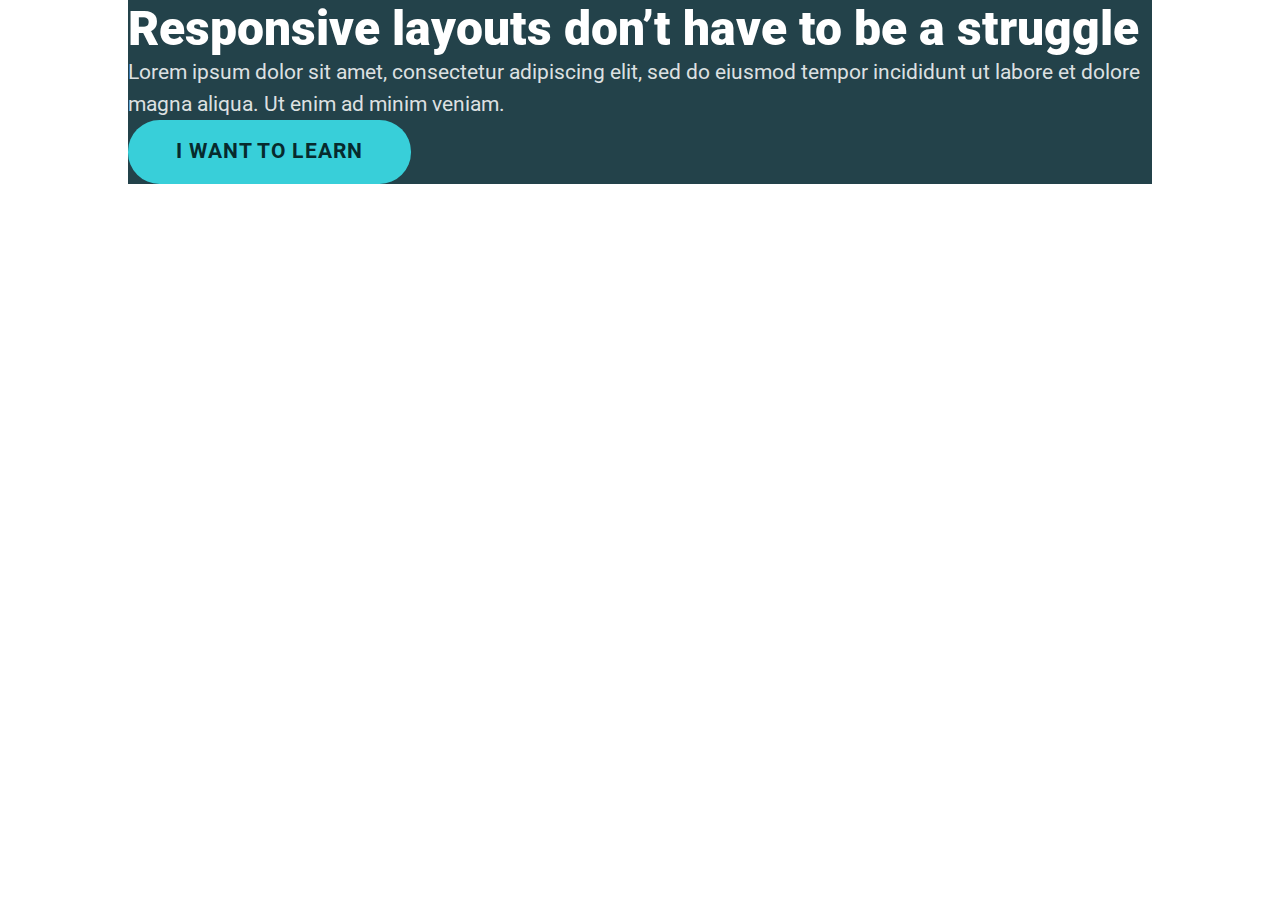
==== challenge03/index.html @ f2dd16dc "first commit" ====
<!DOCTYPE html>
<html lang="en">

<head>
  <meta charset="UTF-8">
  <meta name="viewport" content="width=device-width, initial-scale=1.0">
  <link rel="stylesheet" href="style.css">
  <title>Challenge 03</title>
</head>

<body>
  <div class="container">
    <div class="hero">
      <div class="hero__content">
        <h1>Responsive layouts don’t have to be a struggle</h1>
        <h2>Lorem ipsum dolor sit amet, consectetur adipiscing elit, sed do eiusmod tempor incididunt ut labore et
          dolore
          magna aliqua. Ut enim ad minim veniam.</h2>
        <button>I want to learn</button>
      </div>
    </div>
  </div>
</body>

</html>
---- challenge03/style.css ----
@import url("https://fonts.googleapis.com/css2?family=Roboto:wght@400;700;900&display=swap");

* {
  box-sizing: border-box;
  font-family: "Roboto", sans-serif;
  margin: 0;
  padding: 0;
}

.container {
  width: 80%;
  max-width: 1440px;
  margin: 0 auto;
}

.hero {
  background-color: #23424a;
  /* padding: 148px 608px 147px 122px; */
}

.hero__content {
  margin: auto 0;
}

.hero__content h1 {
  color: #fff;
  font-family: Roboto;
  font-size: 48.053px;
  font-style: normal;
  font-weight: 900;
  line-height: normal;
}

.hero__content h2 {
  color: rgba(255, 255, 255, 0.85);
  font-family: Roboto;
  font-size: 21px;
  font-style: normal;
  font-weight: 400;
  line-height: 150.188%;
}

.hero__content button {
  border-radius: 31.5px;
  border: none;
  background: #38cfd9;
  padding: 1rem 3rem;

  color: #072a2d;
  font-size: 21px;
  font-style: normal;
  font-weight: 700;
  line-height: 150.188%; /* 31.539px */
  letter-spacing: 1.05px;
  text-transform: uppercase;
}
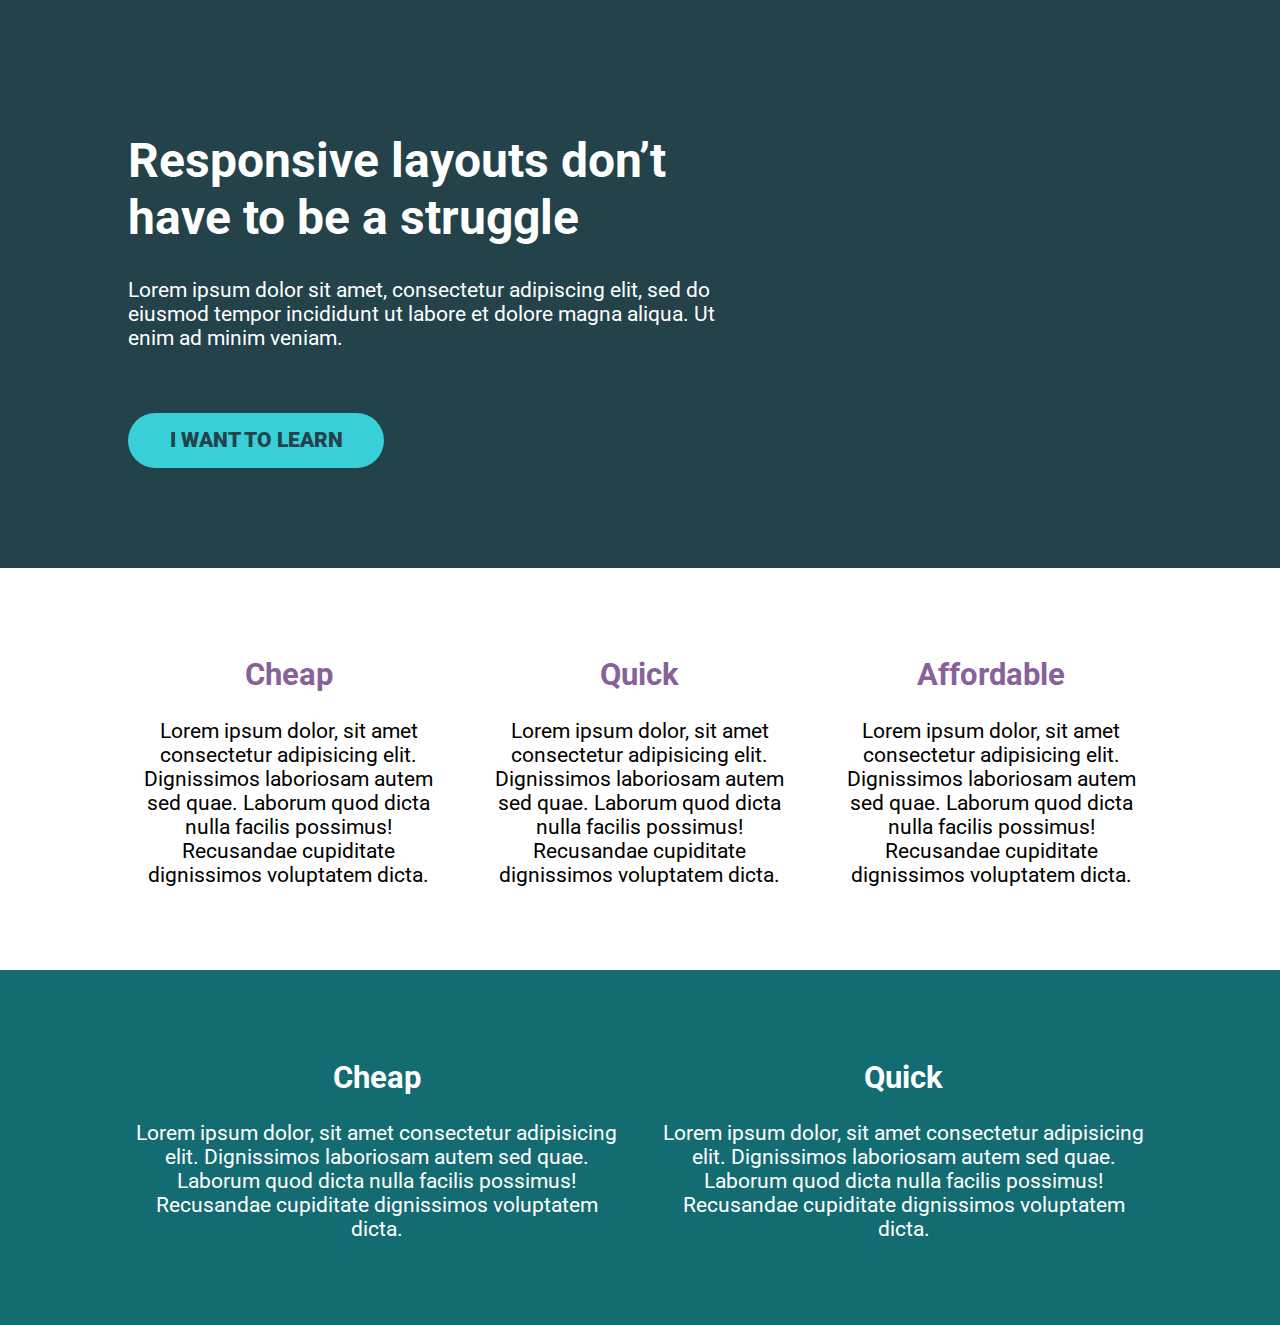
==== commit f4735d48: "refactor" ====
--- a/challenge03/index.html
+++ b/challenge03/index.html
@@ -1,25 +1,65 @@
-<!DOCTYPE html>
-<html lang="en">
-
-<head>
-  <meta charset="UTF-8">
-  <meta name="viewport" content="width=device-width, initial-scale=1.0">
-  <link rel="stylesheet" href="style.css">
-  <title>Challenge 03</title>
-</head>
-
-<body>
-  <div class="container">
-    <div class="hero">
-      <div class="hero__content">
-        <h1>Responsive layouts don’t have to be a struggle</h1>
-        <h2>Lorem ipsum dolor sit amet, consectetur adipiscing elit, sed do eiusmod tempor incididunt ut labore et
-          dolore
-          magna aliqua. Ut enim ad minim veniam.</h2>
-        <button>I want to learn</button>
-      </div>
-    </div>
-  </div>
-</body>
-
+<!DOCTYPE html>
+<html lang="en">
+
+<head>
+    <meta charset="UTF-8">
+    <meta name="viewport" content="width=device-width, initial-scale=1.0">
+    <title>Flexbox Challenge #1</title>
+    <link href="https://fonts.googleapis.com/css2?family=Roboto:wght@400;900&display=swap" rel="stylesheet">
+    <link rel="stylesheet" href="style.css">
+</head>
+
+<body>
+    <div class="hero">
+        <div class="container">
+            <div class="hero__text">
+                <h1>Responsive layouts don’t have to be a struggle</h1>
+                <p>Lorem ipsum dolor sit amet, consectetur adipiscing elit, sed do eiusmod tempor incididunt ut labore
+                    et dolore magna aliqua. Ut enim ad minim veniam.</p>
+                <a href="#" class="btn">I want to learn</a>
+            </div>
+        </div>
+    </div>
+
+    <div class="container row">
+
+        <div class="col">
+            <h2>Cheap</h2>
+            <p>Lorem ipsum dolor, sit amet consectetur adipisicing elit. Dignissimos laboriosam autem sed quae.
+                Laborum quod dicta nulla facilis possimus! Recusandae cupiditate dignissimos voluptatem dicta.
+            </p>
+        </div>
+        <div class="col">
+            <h2>Quick</h2>
+            <p>Lorem ipsum dolor, sit amet consectetur adipisicing elit. Dignissimos laboriosam autem sed quae.
+                Laborum quod dicta nulla facilis possimus! Recusandae cupiditate dignissimos voluptatem dicta.
+            </p>
+        </div>
+        <div class="col">
+            <h2>Affordable</h2>
+            <p>Lorem ipsum dolor, sit amet consectetur adipisicing elit. Dignissimos laboriosam autem sed
+                quae. Laborum quod dicta nulla facilis possimus! Recusandae cupiditate dignissimos
+                voluptatem dicta.</p>
+        </div>
+
+    </div>
+
+    <div class="footer">
+        <div class="container row">
+            <div class="col">
+                <h2>Cheap</h2>
+                <p>Lorem ipsum dolor, sit amet consectetur adipisicing elit. Dignissimos laboriosam autem sed quae.
+                    Laborum quod dicta nulla facilis possimus! Recusandae cupiditate dignissimos voluptatem dicta.
+                </p>
+            </div>
+            <div class="col">
+                <h2>Quick</h2>
+                <p>Lorem ipsum dolor, sit amet consectetur adipisicing elit. Dignissimos laboriosam autem sed quae.
+                    Laborum quod dicta nulla facilis possimus! Recusandae cupiditate dignissimos voluptatem dicta.
+                </p>
+            </div>
+        </div>
+    </div>
+</body>
+
 </html>--- a/challenge03/style.css
+++ b/challenge03/style.css
@@ -1,56 +1,75 @@
-@import url("https://fonts.googleapis.com/css2?family=Roboto:wght@400;700;900&display=swap");
-
-* {
-  box-sizing: border-box;
-  font-family: "Roboto", sans-serif;
-  margin: 0;
-  padding: 0;
-}
-
-.container {
-  width: 80%;
-  max-width: 1440px;
-  margin: 0 auto;
-}
-
-.hero {
-  background-color: #23424a;
-  /* padding: 148px 608px 147px 122px; */
-}
-
-.hero__content {
-  margin: auto 0;
-}
-
-.hero__content h1 {
-  color: #fff;
-  font-family: Roboto;
-  font-size: 48.053px;
-  font-style: normal;
-  font-weight: 900;
-  line-height: normal;
-}
-
-.hero__content h2 {
-  color: rgba(255, 255, 255, 0.85);
-  font-family: Roboto;
-  font-size: 21px;
-  font-style: normal;
-  font-weight: 400;
-  line-height: 150.188%;
-}
-
-.hero__content button {
-  border-radius: 31.5px;
-  border: none;
-  background: #38cfd9;
-  padding: 1rem 3rem;
-
-  color: #072a2d;
-  font-size: 21px;
-  font-style: normal;
-  font-weight: 700;
-  line-height: 150.188%; /* 31.539px */
-  letter-spacing: 1.05px;
-  text-transform: uppercase;
-}
+*,
+*::before,
+*::after {
+  box-sizing: border-box;
+}
+
+body {
+  margin: 0;
+  font-family: "Roboto", sans-serif;
+  font-size: 1.3rem;
+}
+
+h1 {
+  font-size: 3rem;
+}
+
+.container {
+  width: 80%;
+  max-width: 1100px;
+  margin: 0 auto;
+}
+
+.row {
+  display: flex;
+  gap: 30px;
+  padding: 3em 0;
+}
+
+.col {
+  width: 100%;
+  text-align: center;
+}
+
+.footer {
+  color: #fff;
+  background: #136c72;
+}
+
+.col h2 {
+  color: #87629a;
+}
+
+.footer h2 {
+  color: #fff;
+}
+
+.hero {
+  padding: 100px 0;
+  background-color: #23424a;
+  color: #fff;
+}
+
+.hero__text {
+  width: 60%;
+}
+
+.hero p {
+  margin-bottom: 3em;
+}
+
+.btn {
+  display: inline-block;
+  text-decoration: none;
+  text-transform: uppercase;
+  color: #23424a;
+  font-weight: 900;
+  background-color: #38cfd9;
+  padding: 0.75em 2em;
+  border-radius: 100px;
+}
+
+.btn:hover,
+.btn:focus {
+  opacity: 0.75;
+}
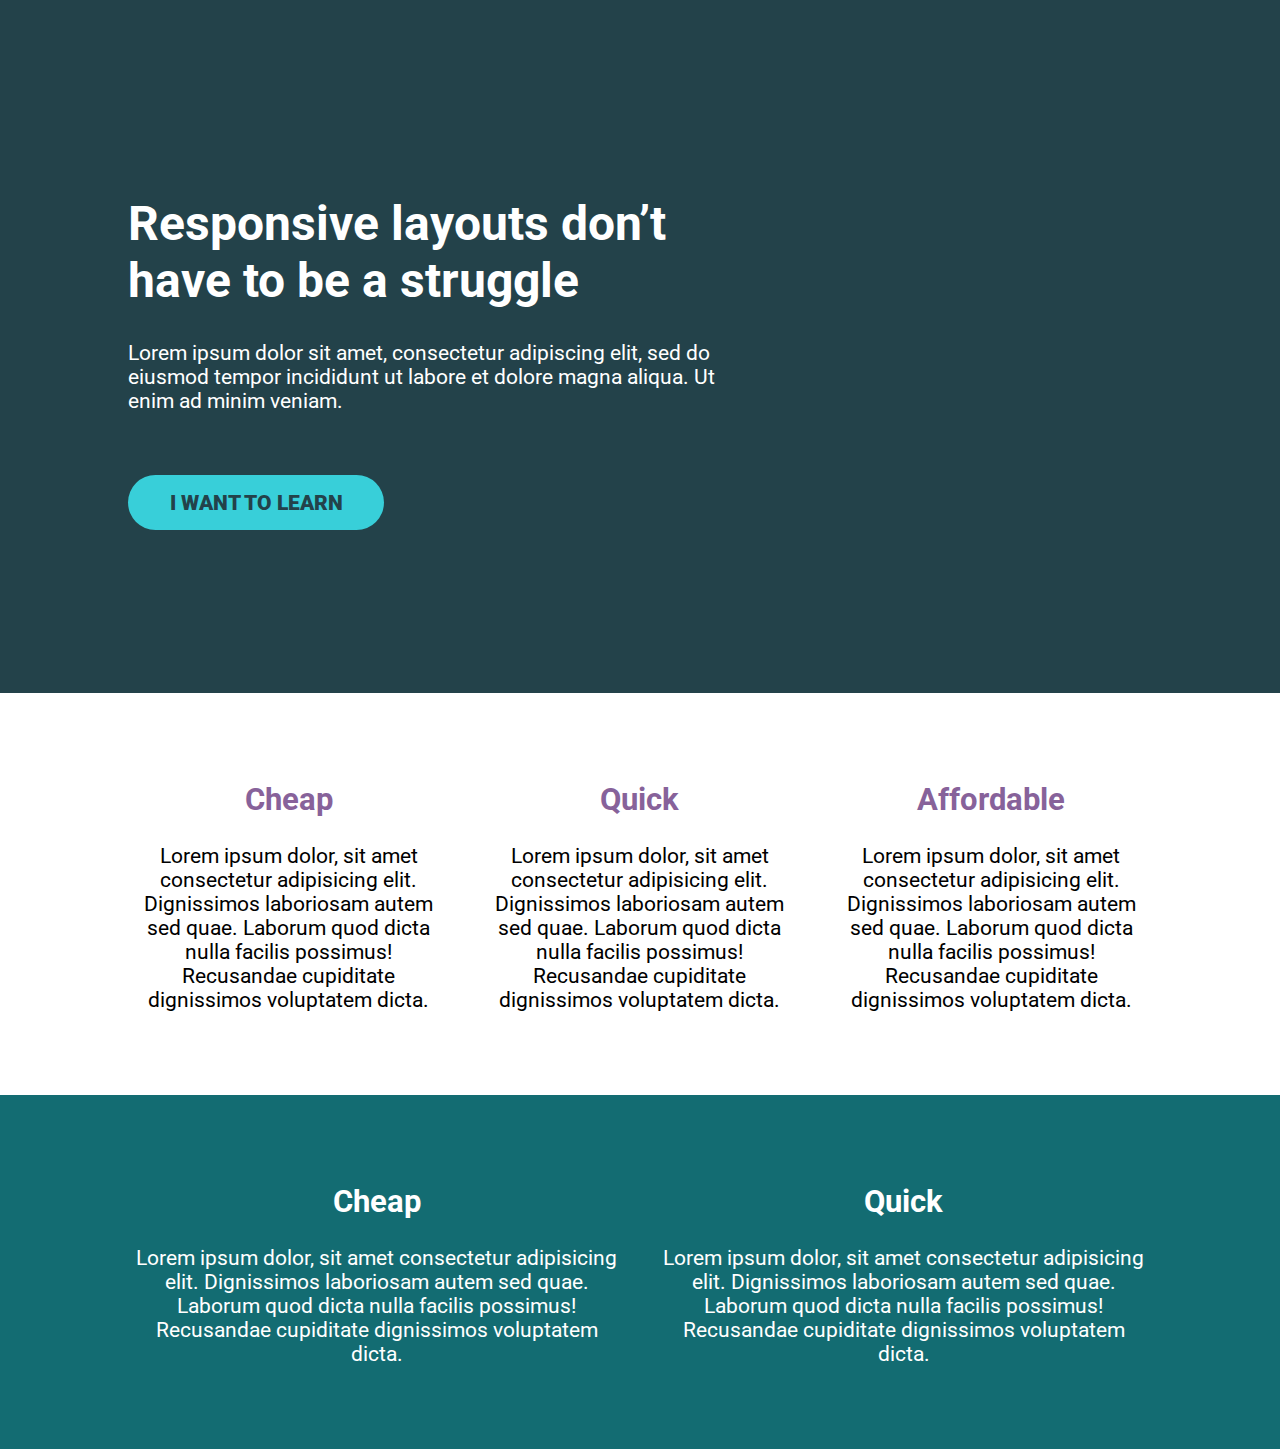
==== commit 83cadce7: "refactor" ====
--- a/challenge03/index.html
+++ b/challenge03/index.html
@@ -11,7 +11,7 @@
 
 <body>
     <div class="hero">
-        <div class="container">
+        <div class="container row">
             <div class="hero__text">
                 <h1>Responsive layouts don’t have to be a struggle</h1>
                 <p>Lorem ipsum dolor sit amet, consectetur adipiscing elit, sed do eiusmod tempor incididunt ut labore
@@ -22,7 +22,6 @@
     </div>
 
     <div class="container row">
-
         <div class="col">
             <h2>Cheap</h2>
             <p>Lorem ipsum dolor, sit amet consectetur adipisicing elit. Dignissimos laboriosam autem sed quae.
@@ -41,7 +40,6 @@
                 quae. Laborum quod dicta nulla facilis possimus! Recusandae cupiditate dignissimos
                 voluptatem dicta.</p>
         </div>
-
     </div>
 
     <div class="footer">
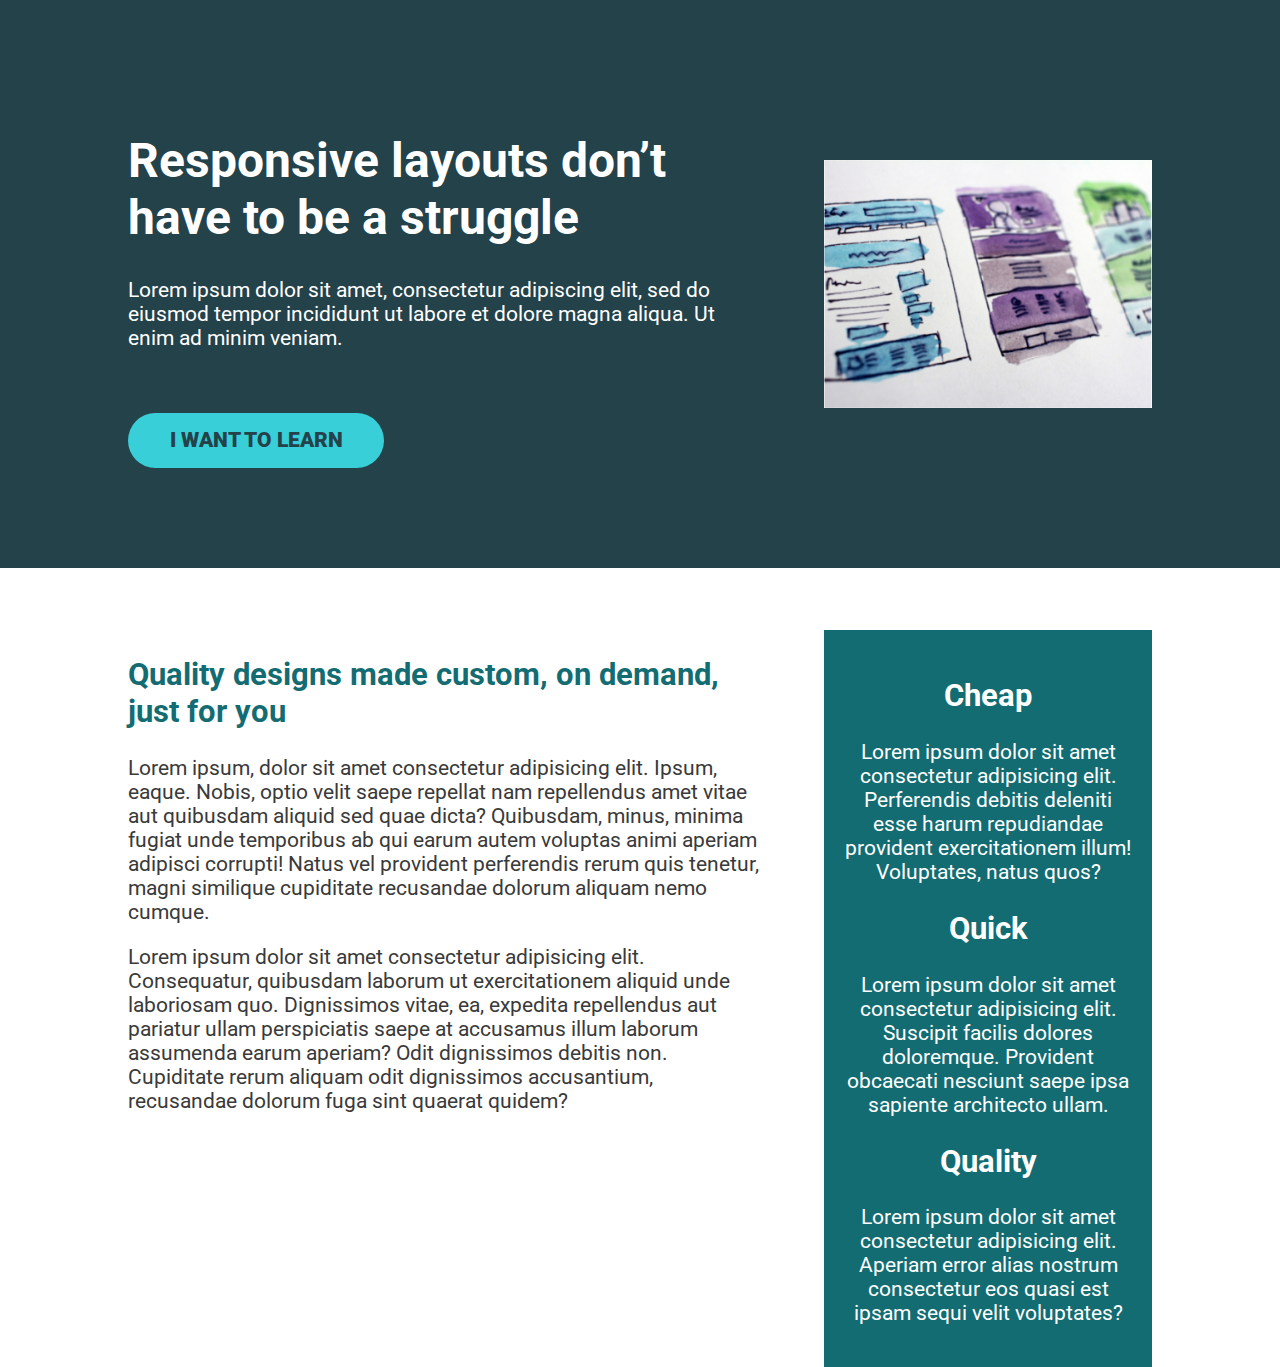
==== commit b55e802e: "main section finished" ====
--- a/challenge03/index.html
+++ b/challenge03/index.html
@@ -18,46 +18,44 @@
                     et dolore magna aliqua. Ut enim ad minim veniam.</p>
                 <a href="#" class="btn">I want to learn</a>
             </div>
+            <div class="hero__img">
+                <img src="./img/hero-img.jpg" alt="Hero image">
+            </div>
         </div>
     </div>
 
-    <div class="container row">
-        <div class="col">
-            <h2>Cheap</h2>
-            <p>Lorem ipsum dolor, sit amet consectetur adipisicing elit. Dignissimos laboriosam autem sed quae.
-                Laborum quod dicta nulla facilis possimus! Recusandae cupiditate dignissimos voluptatem dicta.
+    <main class="main container row">
+        <section class="left-content">
+            <h2 class="section-title">Quality designs made custom, on demand, just for you</h2>
+            <p>Lorem ipsum, dolor sit amet consectetur adipisicing elit. Ipsum, eaque. Nobis, optio velit saepe repellat
+                nam repellendus amet vitae aut quibusdam aliquid sed quae dicta? Quibusdam, minus, minima fugiat unde
+                temporibus ab qui earum autem voluptas animi aperiam adipisci corrupti! Natus vel provident perferendis
+                rerum quis tenetur, magni similique cupiditate recusandae dolorum aliquam nemo cumque.
             </p>
-        </div>
-        <div class="col">
-            <h2>Quick</h2>
-            <p>Lorem ipsum dolor, sit amet consectetur adipisicing elit. Dignissimos laboriosam autem sed quae.
-                Laborum quod dicta nulla facilis possimus! Recusandae cupiditate dignissimos voluptatem dicta.
+            <p>Lorem ipsum dolor sit amet consectetur adipisicing elit. Consequatur, quibusdam laborum ut exercitationem
+                aliquid unde laboriosam quo. Dignissimos vitae, ea, expedita repellendus aut pariatur ullam perspiciatis
+                saepe at accusamus illum laborum assumenda earum aperiam? Odit dignissimos debitis non. Cupiditate rerum
+                aliquam odit dignissimos accusantium, recusandae dolorum fuga sint quaerat quidem?
             </p>
-        </div>
-        <div class="col">
-            <h2>Affordable</h2>
-            <p>Lorem ipsum dolor, sit amet consectetur adipisicing elit. Dignissimos laboriosam autem sed
-                quae. Laborum quod dicta nulla facilis possimus! Recusandae cupiditate dignissimos
-                voluptatem dicta.</p>
-        </div>
-    </div>
+        </section>
 
-    <div class="footer">
-        <div class="container row">
-            <div class="col">
-                <h2>Cheap</h2>
-                <p>Lorem ipsum dolor, sit amet consectetur adipisicing elit. Dignissimos laboriosam autem sed quae.
-                    Laborum quod dicta nulla facilis possimus! Recusandae cupiditate dignissimos voluptatem dicta.
-                </p>
-            </div>
-            <div class="col">
-                <h2>Quick</h2>
-                <p>Lorem ipsum dolor, sit amet consectetur adipisicing elit. Dignissimos laboriosam autem sed quae.
-                    Laborum quod dicta nulla facilis possimus! Recusandae cupiditate dignissimos voluptatem dicta.
-                </p>
-            </div>
-        </div>
-    </div>
+        <aside class="right-content">
+
+            <h2 class="sidebar-title">Cheap</h2>
+            <p>Lorem ipsum dolor sit amet consectetur adipisicing elit. Perferendis debitis deleniti esse harum
+                repudiandae provident exercitationem illum! Voluptates, natus quos?</p>
+
+            <h2 class="sidebar-title">Quick</h2>
+            <p>Lorem ipsum dolor sit amet consectetur adipisicing elit. Suscipit facilis dolores doloremque.
+                Provident obcaecati nesciunt saepe ipsa sapiente architecto ullam.</p>
+
+            <h2 class="sidebar-title">Quality</h2>
+            <p>Lorem ipsum dolor sit amet consectetur adipisicing elit. Aperiam error alias nostrum consectetur eos
+                quasi est ipsam sequi velit voluptates?</p>
+
+        </aside>
+    </main>
+
 </body>
 
 </html>--- a/challenge03/style.css
+++ b/challenge03/style.css
@@ -10,8 +10,20 @@
   font-size: 1.3rem;
 }
 
+/* h1,
+h2,
+h3,
+p {
+  margin: 0;
+  padding: 0;
+} */
+
 h1 {
   font-size: 3rem;
+}
+
+img {
+  max-width: 100%;
 }
 
 .container {
@@ -22,26 +34,7 @@
 
 .row {
   display: flex;
-  gap: 30px;
-  padding: 3em 0;
-}
-
-.col {
-  width: 100%;
-  text-align: center;
-}
-
-.footer {
-  color: #fff;
-  background: #136c72;
-}
-
-.col h2 {
-  color: #87629a;
-}
-
-.footer h2 {
-  color: #fff;
+  justify-content: space-between;
 }
 
 .hero {
@@ -51,11 +44,43 @@
 }
 
 .hero__text {
-  width: 60%;
+  width: 62%;
+}
+
+.hero__img {
+  width: 32%;
+  display: flex;
+  align-items: center;
 }
 
 .hero p {
   margin-bottom: 3em;
+}
+
+.main {
+  margin-top: 3em;
+}
+
+.left-content {
+  width: 62%;
+}
+
+.left-content p {
+  color: #3a3a3a;
+}
+
+.section-title {
+  color: #136c72;
+}
+
+.right-content {
+  width: 32%;
+  padding: 1em;
+
+  color: #fff;
+  text-align: center;
+
+  background-color: #136c72;
 }
 
 .btn {
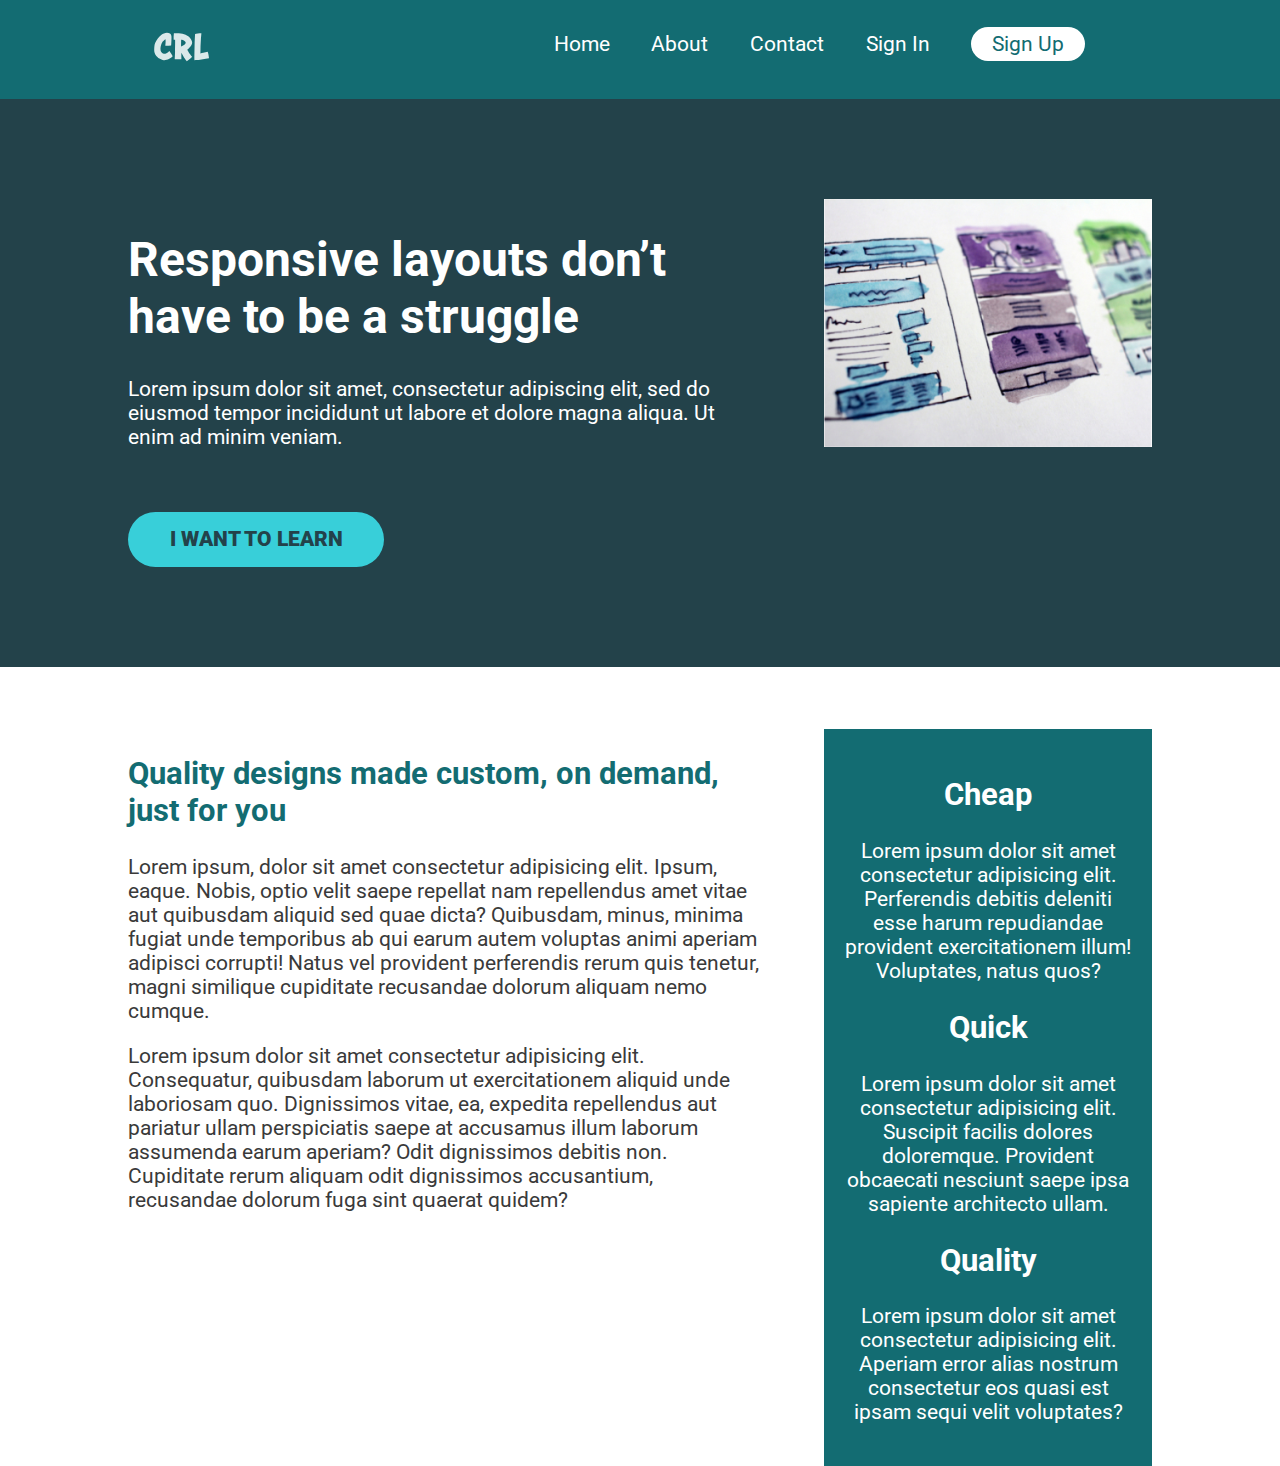
==== commit 4099dd53: "empty message" ====
--- a/challenge03/index.html
+++ b/challenge03/index.html
@@ -10,6 +10,26 @@
 </head>
 
 <body>
+
+    <header class="header">
+        <div class="container row">
+            <a href="#" class="logo">
+                <img src="./img/logo.svg" alt="conquering responsive layout">
+            </a>
+            <nav class="nav">
+                <menu class="menu">
+                    <li class="menu__item"><a class="menu__link" href="#">Home</a></li>
+                    <li class="menu__item"><a class="menu__link" href="#">About</a></li>
+                    <li class="menu__item"><a class="menu__link" href="#">Contact</a></li>
+                </menu>
+                <menu class="menu">
+                    <li class="menu__item"><a class="menu__link" href="#">Sign In</a></li>
+                    <li class="menu__item"><a class="menu__link menu__link--button" href="#">Sign Up</a></li>
+                </menu>
+            </nav>
+        </div>
+    </header>
+
     <div class="hero">
         <div class="container row">
             <div class="hero__text">
@@ -18,9 +38,9 @@
                     et dolore magna aliqua. Ut enim ad minim veniam.</p>
                 <a href="#" class="btn">I want to learn</a>
             </div>
-            <div class="hero__img">
-                <img src="./img/hero-img.jpg" alt="Hero image">
-            </div>
+
+            <img class="hero__img" src="./img/hero-img.jpg" alt="Hero image">
+
         </div>
     </div>
 
--- a/challenge03/style.css
+++ b/challenge03/style.css
@@ -26,6 +26,18 @@
   max-width: 100%;
 }
 
+menu {
+  margin: 0;
+  padding: 0;
+  list-style: none;
+
+  display: flex;
+}
+
+a {
+  text-decoration: none;
+}
+
 .container {
   width: 80%;
   max-width: 1100px;
@@ -35,6 +47,44 @@
 .row {
   display: flex;
   justify-content: space-between;
+}
+
+.header {
+  background: #136c72;
+  padding: 2rem;
+}
+
+.logo {
+  margin-right: 1em;
+}
+
+.nav {
+  display: flex;
+  justify-content: space-between;
+}
+
+.nav {
+  /* border: 2px solid red; */
+}
+
+.menu__item {
+  margin-right: 2em;
+}
+
+.menu__link {
+  color: white;
+}
+
+.menu__link--button {
+  color: #136c72;
+  background: #fff;
+  padding: 0.25em 1em;
+  border-radius: 6em;
+}
+
+.menu__link--button:hover {
+  padding: 0.3em 1.2em;
+  text-transform: uppercase;
 }
 
 .hero {
@@ -49,8 +99,7 @@
 
 .hero__img {
   width: 32%;
-  display: flex;
-  align-items: center;
+  align-self: flex-start;
 }
 
 .hero p {
